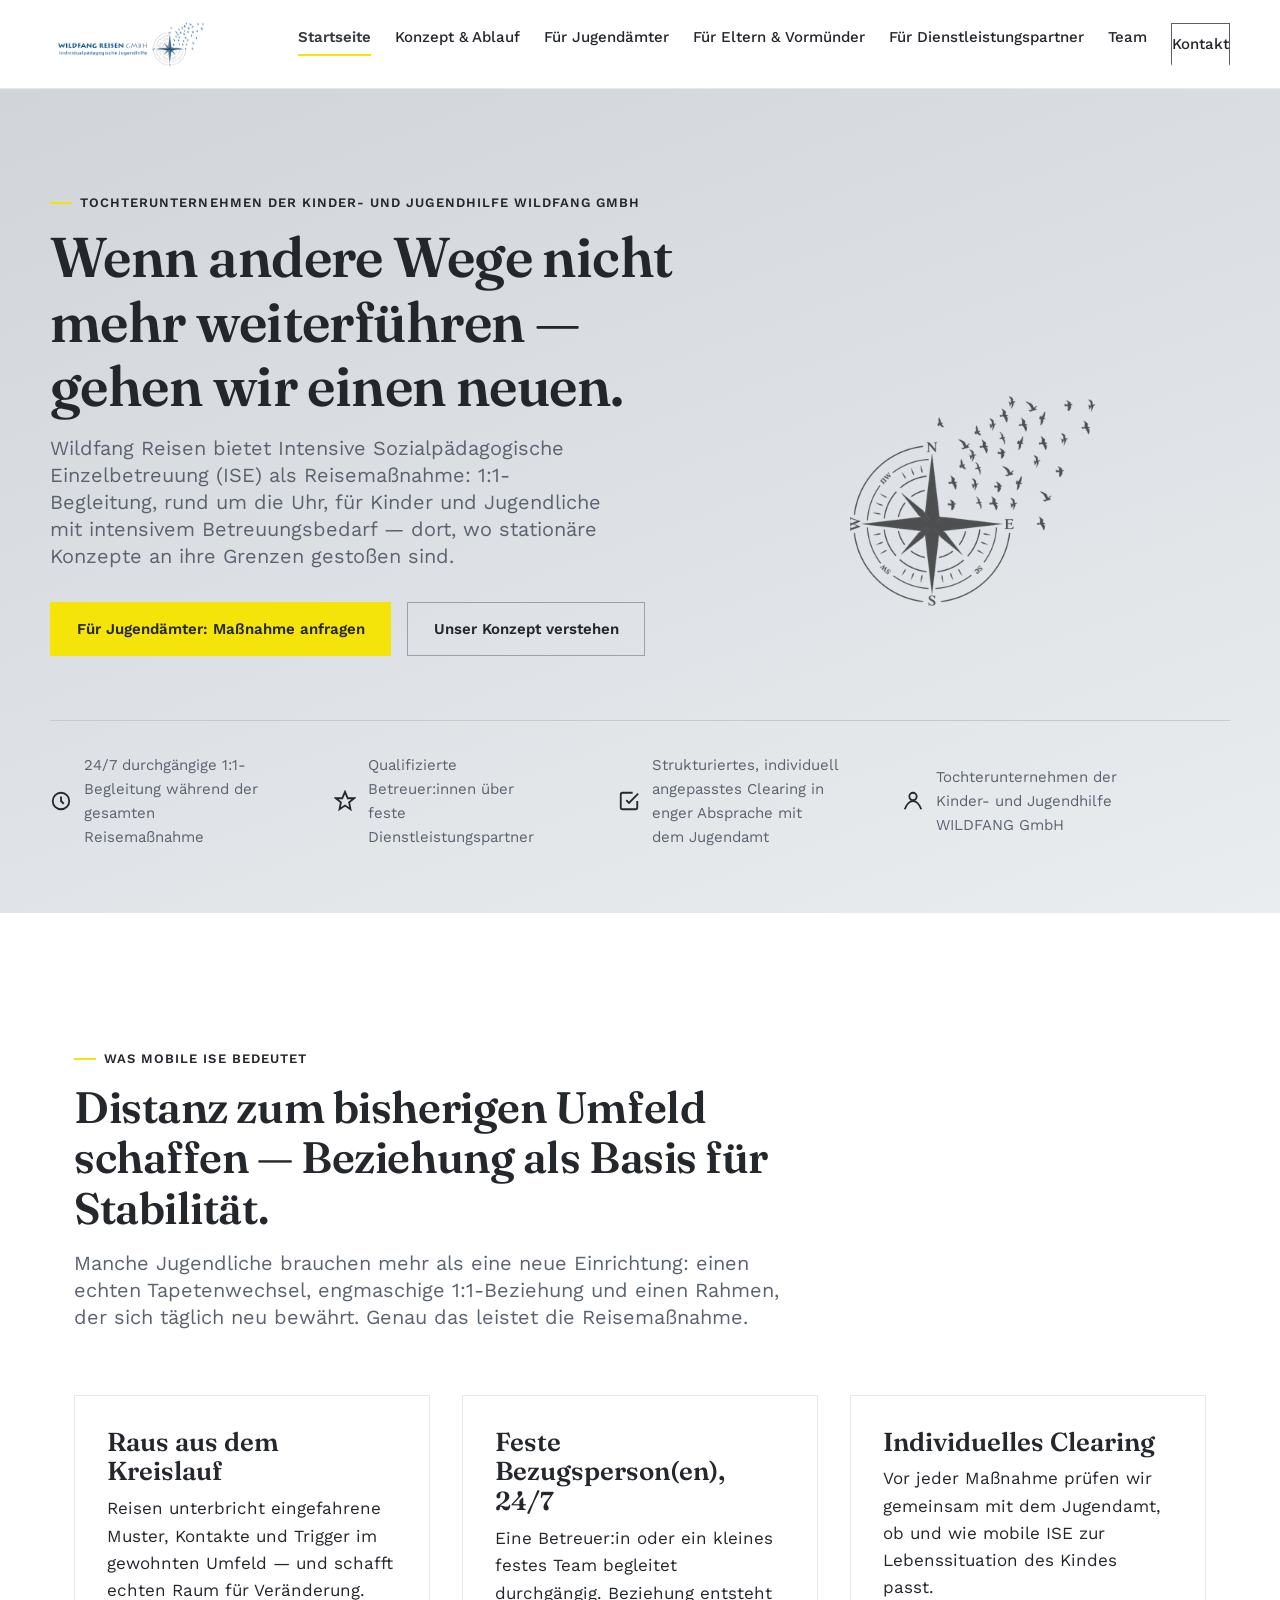
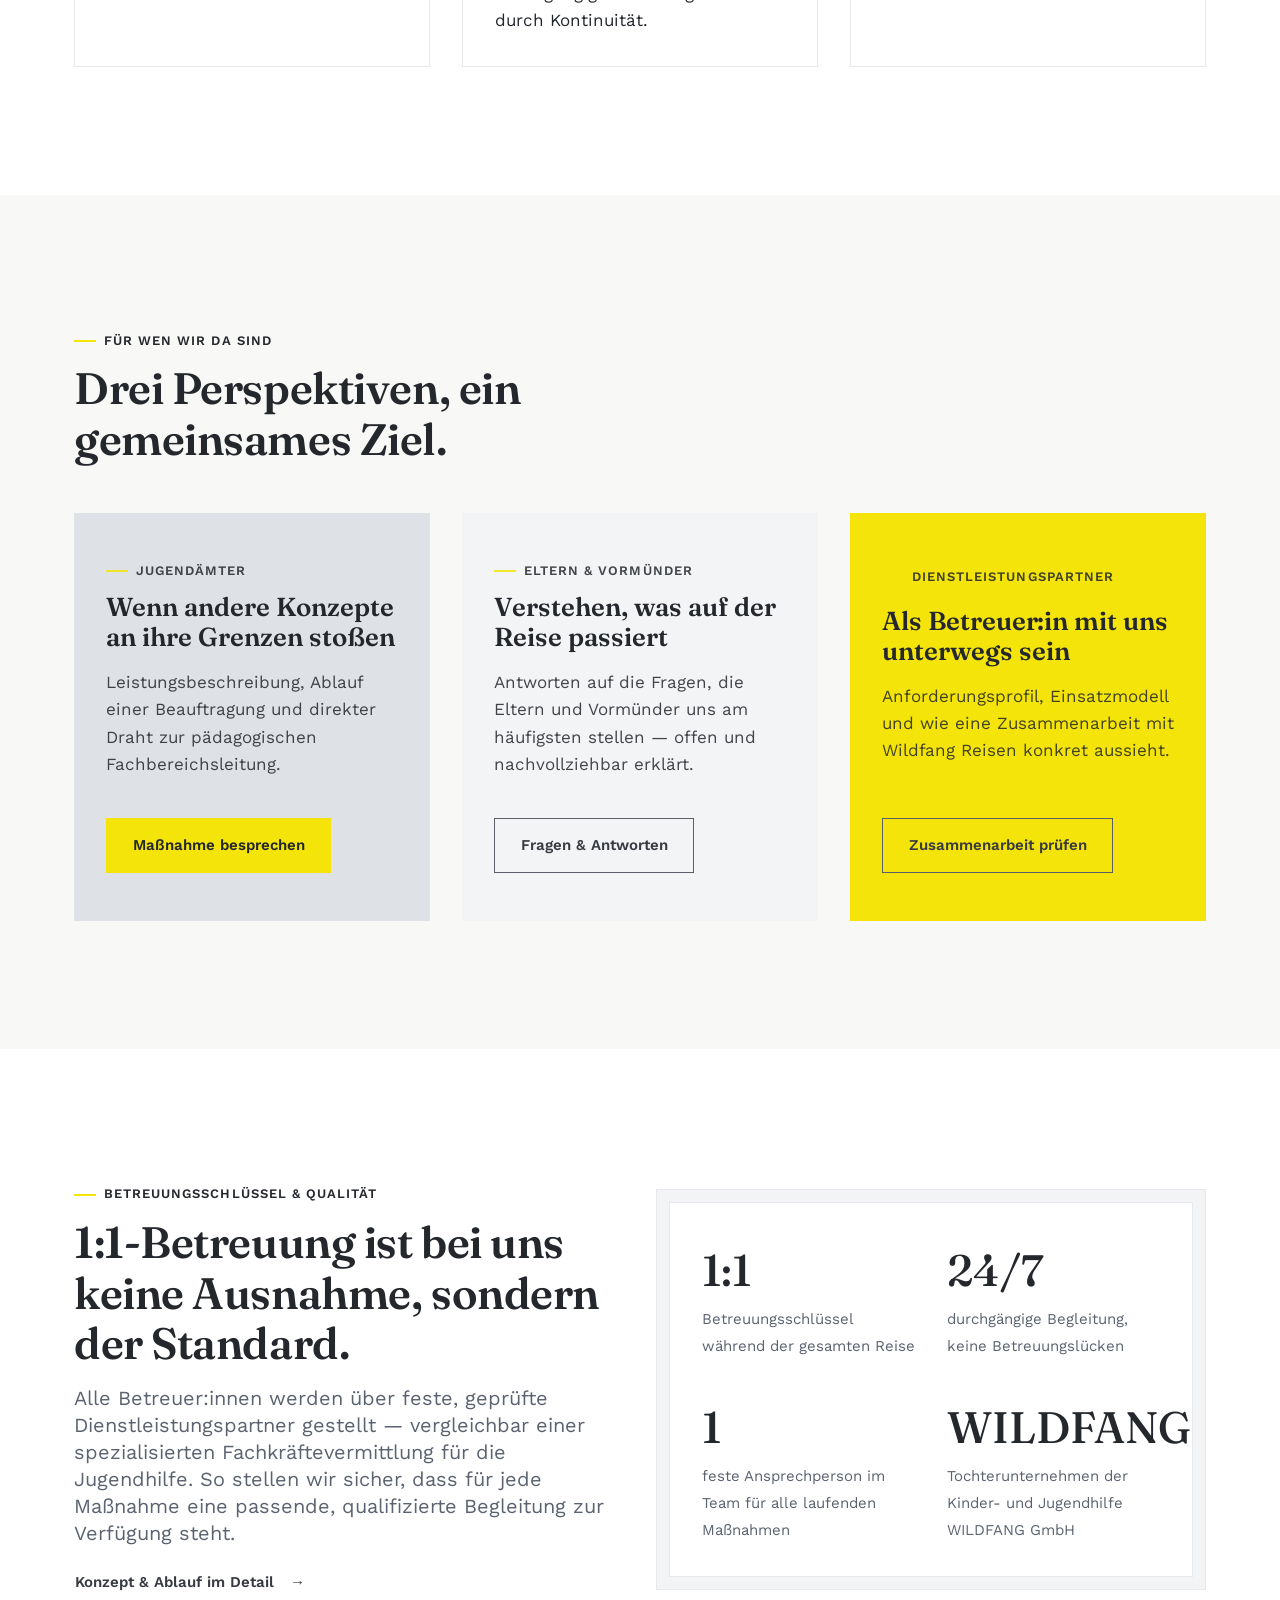
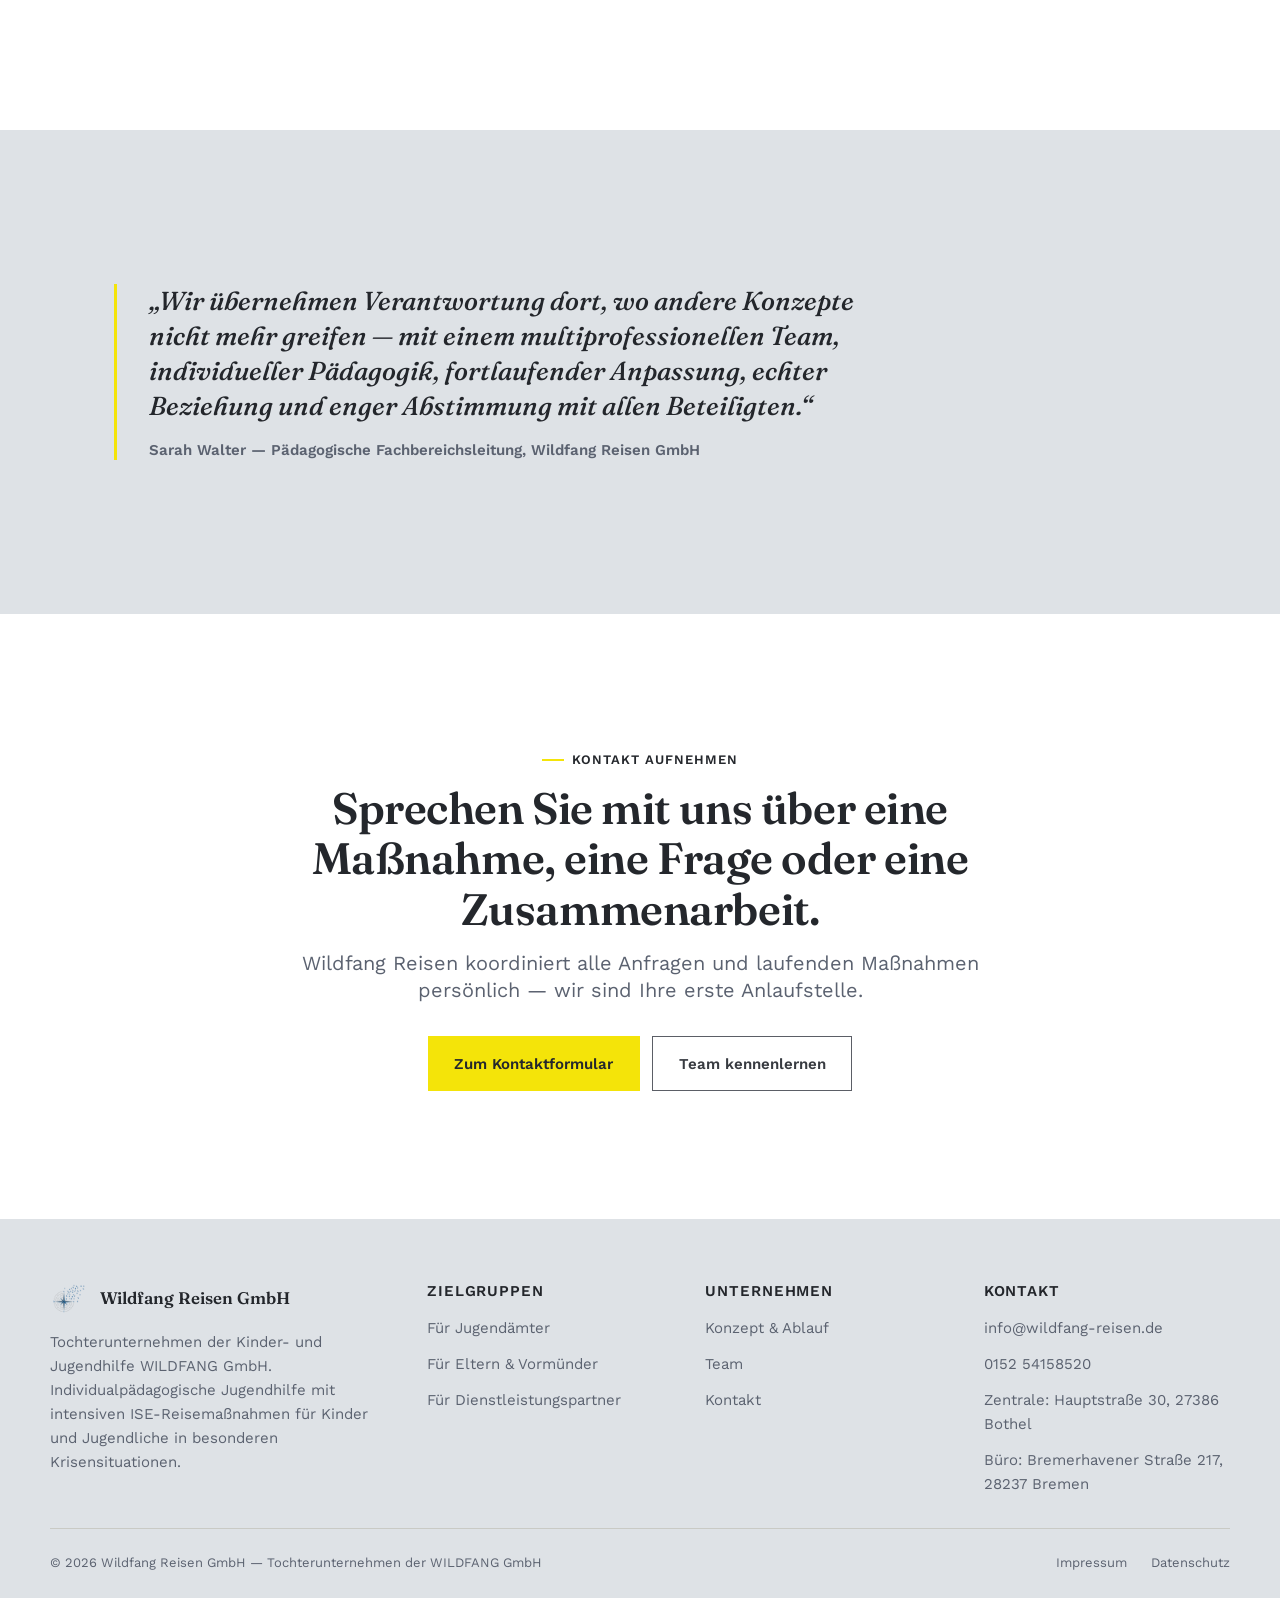
==== index.html @ d38091b6 "Website-Code aus ui-ux-pro-max-Repo in eigenständiges Repository umziehen Eigenes Repository nur für" ====
<!doctype html>
<html lang="de">
<head>
<meta charset="UTF-8">
<meta name="viewport" content="width=device-width, initial-scale=1">
<title>Wildfang Reisen GmbH — Mobile Intensivbetreuung (ISE) auf Reisen</title>
<meta name="description" content="Wildfang Reisen GmbH bietet Intensive Sozialpädagogische Einzelbetreuung (ISE) als Reisemaßnahme für Kinder und Jugendliche mit intensivem Betreuungsbedarf — 24/7, 1:1, individuell begleitet.">
<link rel="canonical" href="https://wildfangreisen-jugendhilfe.de/">
<meta property="og:type" content="website">
<meta property="og:site_name" content="Wildfang Reisen GmbH">
<meta property="og:locale" content="de_DE">
<meta property="og:url" content="https://wildfangreisen-jugendhilfe.de/">
<meta property="og:title" content="Wildfang Reisen GmbH — Mobile Intensivbetreuung (ISE) auf Reisen">
<meta property="og:description" content="Wildfang Reisen GmbH bietet Intensive Sozialpädagogische Einzelbetreuung (ISE) als Reisemaßnahme für Kinder und Jugendliche mit intensivem Betreuungsbedarf — 24/7, 1:1, individuell begleitet.">
<meta property="og:image" content="https://wildfangreisen-jugendhilfe.de/assets/logo-horizontal.png">
<meta name="twitter:card" content="summary_large_image">
<meta name="twitter:title" content="Wildfang Reisen GmbH — Mobile Intensivbetreuung (ISE) auf Reisen">
<meta name="twitter:description" content="Wildfang Reisen GmbH bietet Intensive Sozialpädagogische Einzelbetreuung (ISE) als Reisemaßnahme für Kinder und Jugendliche mit intensivem Betreuungsbedarf — 24/7, 1:1, individuell begleitet.">
<meta name="twitter:image" content="https://wildfangreisen-jugendhilfe.de/assets/logo-horizontal.png">
<link rel="icon" type="image/png" href="assets/logo-icon.png">
<link rel="stylesheet" href="css/styles.css">
<script type="application/ld+json">
{
  "@context": "https://schema.org",
  "@type": "Organization",
  "name": "Wildfang Reisen GmbH",
  "url": "https://wildfangreisen-jugendhilfe.de/",
  "logo": "https://wildfangreisen-jugendhilfe.de/assets/logo-horizontal.png",
  "description": "Wildfang Reisen GmbH ist ein Tochterunternehmen der Kinder- und Jugendhilfe WILDFANG GmbH und bietet Intensive Sozialpädagogische Einzelbetreuung (ISE) als Reisemaßnahme für Kinder und Jugendliche mit intensivem Betreuungsbedarf.",
  "parentOrganization": {
    "@type": "Organization",
    "name": "Kinder- und Jugendhilfe WILDFANG GmbH"
  },
  "address": [
    {
      "@type": "PostalAddress",
      "streetAddress": "Hauptstraße 30",
      "postalCode": "27386",
      "addressLocality": "Bothel",
      "addressCountry": "DE"
    },
    {
      "@type": "PostalAddress",
      "streetAddress": "Bremerhavener Straße 217",
      "postalCode": "28237",
      "addressLocality": "Bremen",
      "addressCountry": "DE"
    }
  ],
  "telephone": "+49 152 54158520",
  "email": "info@wildfang-reisen.de",
  "areaServed": "DE",
  "knowsAbout": ["Kinder- und Jugendhilfe", "Intensive Sozialpädagogische Einzelbetreuung", "ISE-Reisemaßnahmen", "SGB VIII"]
}
</script>
</head>
<body>
<a class="skip-link" href="#main">Zum Inhalt springen</a>

<header class="site-header">
  <div class="container site-header__inner">
    <a class="brand" href="index.html">
      <img src="assets/logo-horizontal.png" alt="Wildfang Reisen GmbH – Individualpädagogische Jugendhilfe">
    </a>
    <nav class="nav" aria-label="Hauptnavigation">
      <button class="nav-toggle" aria-label="Menü öffnen" aria-expanded="false"><span></span></button>
      <ul class="nav__list">
        <li><a href="index.html" aria-current="page">Startseite</a></li>
        <li><a href="konzept.html">Konzept &amp; Ablauf</a></li>
        <li><a href="jugendaemter.html">Für Jugendämter</a></li>
        <li><a href="eltern-vormuender.html">Für Eltern &amp; Vormünder</a></li>
        <li><a href="dienstleistungspartner.html">Für Dienstleistungspartner</a></li>
        <li><a href="team.html">Team</a></li>
        <li class="nav__cta"><a class="btn btn--outline-dark" href="kontakt.html">Kontakt</a></li>
      </ul>
    </nav>
  </div>
</header>

<main id="main">

  <section class="hero">
    <div class="container hero__inner">
      <div class="hero__content">
        <p class="eyebrow" style="color:var(--color-brand-strong)">Tochterunternehmen der Kinder- und Jugendhilfe WILDFANG GmbH</p>
        <h1>Wenn andere Wege nicht mehr weiterführen — gehen wir einen neuen.</h1>
        <p class="lede">Wildfang Reisen bietet Intensive Sozialpädagogische Einzelbetreuung (ISE) als Reisemaßnahme: 1:1-Begleitung, rund um die Uhr, für Kinder und Jugendliche mit intensivem Betreuungsbedarf — dort, wo stationäre Konzepte an ihre Grenzen gestoßen sind.</p>
        <div class="hero__actions">
          <a class="btn btn--primary" href="jugendaemter.html">Für Jugendämter: Maßnahme anfragen</a>
          <a class="btn btn--outline-light" href="konzept.html">Unser Konzept verstehen</a>
        </div>
      </div>

      <div class="trust-strip">
        <div class="trust-strip__item">
          <svg class="trust-strip__icon" width="22" height="22" viewBox="0 0 24 24" fill="none" stroke="currentColor" stroke-width="2"><circle cx="12" cy="12" r="9"/><path d="M12 7v5l3 3"/></svg>
          <span>24/7 durchgängige 1:1-Begleitung während der gesamten Reisemaßnahme</span>
        </div>
        <div class="trust-strip__item">
          <svg class="trust-strip__icon" width="22" height="22" viewBox="0 0 24 24" fill="none" stroke="currentColor" stroke-width="2"><path d="M12 2l3 7h7l-5.5 4.5L18 21l-6-4-6 4 1.5-7.5L2 9h7z"/></svg>
          <span>Qualifizierte Betreuer:innen über feste Dienstleistungspartner</span>
        </div>
        <div class="trust-strip__item">
          <svg class="trust-strip__icon" width="22" height="22" viewBox="0 0 24 24" fill="none" stroke="currentColor" stroke-width="2"><path d="M9 11l3 3L22 4"/><path d="M21 12v7a2 2 0 01-2 2H5a2 2 0 01-2-2V5a2 2 0 012-2h11"/></svg>
          <span>Strukturiertes, individuell angepasstes Clearing in enger Absprache mit dem Jugendamt</span>
        </div>
        <div class="trust-strip__item">
          <svg class="trust-strip__icon" width="22" height="22" viewBox="0 0 24 24" fill="none" stroke="currentColor" stroke-width="2"><path d="M3 21c2-6 6-9 9-9s7 3 9 9"/><circle cx="12" cy="7" r="4"/></svg>
          <span>Tochterunternehmen der Kinder- und Jugendhilfe WILDFANG GmbH</span>
        </div>
      </div>
    </div>
  </section>

  <section class="section">
    <div class="container">
      <p class="eyebrow">Was mobile ISE bedeutet</p>
      <h2 class="max-w-content">Distanz zum bisherigen Umfeld schaffen — Beziehung als Basis für Stabilität.</h2>
      <p class="lede max-w-content">Manche Jugendliche brauchen mehr als eine neue Einrichtung: einen echten Tapetenwechsel, engmaschige 1:1-Beziehung und einen Rahmen, der sich täglich neu bewährt. Genau das leistet die Reisemaßnahme.</p>

      <div class="grid grid--3" style="margin-top: var(--space-8);">
        <div class="card">
          <h3>Raus aus dem Kreislauf</h3>
          <p>Reisen unterbricht eingefahrene Muster, Kontakte und Trigger im gewohnten Umfeld — und schafft echten Raum für Veränderung.</p>
        </div>
        <div class="card">
          <h3>Feste Bezugsperson(en), 24/7</h3>
          <p>Eine Betreuer:in oder ein kleines festes Team begleitet durchgängig. Beziehung entsteht durch Kontinuität.</p>
        </div>
        <div class="card">
          <h3>Individuelles Clearing</h3>
          <p>Vor jeder Maßnahme prüfen wir gemeinsam mit dem Jugendamt, ob und wie mobile ISE zur Lebenssituation des Kindes passt.</p>
        </div>
      </div>
    </div>
  </section>

  <section class="section section--subtle">
    <div class="container">
      <p class="eyebrow">Für wen wir da sind</p>
      <h2 class="max-w-content">Drei Perspektiven, ein gemeinsames Ziel.</h2>

      <div class="grid grid--3" style="margin-top: var(--space-7);">
        <div class="audience-card">
          <p class="eyebrow">Jugendämter</p>
          <h3>Wenn andere Konzepte an ihre Grenzen stoßen</h3>
          <p>Leistungsbeschreibung, Ablauf einer Beauftragung und direkter Draht zur pädagogischen Fachbereichsleitung.</p>
          <a class="btn btn--primary" href="jugendaemter.html">Maßnahme besprechen</a>
        </div>
        <div class="audience-card audience-card--alt">
          <p class="eyebrow">Eltern &amp; Vormünder</p>
          <h3>Verstehen, was auf der Reise passiert</h3>
          <p>Antworten auf die Fragen, die Eltern und Vormünder uns am häufigsten stellen — offen und nachvollziehbar erklärt.</p>
          <a class="btn btn--outline-dark" href="eltern-vormuender.html">Fragen &amp; Antworten</a>
        </div>
        <div class="audience-card audience-card--accent">
          <p class="eyebrow">Dienstleistungspartner</p>
          <h3>Als Betreuer:in mit uns unterwegs sein</h3>
          <p>Anforderungsprofil, Einsatzmodell und wie eine Zusammenarbeit mit Wildfang Reisen konkret aussieht.</p>
          <a class="btn btn--outline-dark" href="dienstleistungspartner.html">Zusammenarbeit prüfen</a>
        </div>
      </div>
    </div>
  </section>

  <section class="section">
    <div class="container grid grid--2" style="align-items: center;">
      <div>
        <p class="eyebrow">Betreuungsschlüssel &amp; Qualität</p>
        <h2>1:1-Betreuung ist bei uns keine Ausnahme, sondern der Standard.</h2>
        <p class="lede">Alle Betreuer:innen werden über feste, geprüfte Dienstleistungspartner gestellt — vergleichbar einer spezialisierten Fachkräftevermittlung für die Jugendhilfe. So stellen wir sicher, dass für jede Maßnahme eine passende, qualifizierte Begleitung zur Verfügung steht.</p>
        <a class="btn btn--ghost" href="konzept.html">Konzept &amp; Ablauf im Detail</a>
      </div>
      <div class="stat-frame">
        <div class="stat-frame__core grid grid--2">
          <div class="stat">
            <span class="stat__value">1:1</span>
            <span class="stat__label">Betreuungsschlüssel während der gesamten Reise</span>
          </div>
          <div class="stat">
            <span class="stat__value">24/7</span>
            <span class="stat__label">durchgängige Begleitung, keine Betreuungslücken</span>
          </div>
          <div class="stat">
            <span class="stat__value">1</span>
            <span class="stat__label">feste Ansprechperson im Team für alle laufenden Maßnahmen</span>
          </div>
          <div class="stat">
            <span class="stat__value">WILDFANG</span>
            <span class="stat__label">Tochterunternehmen der Kinder- und Jugendhilfe WILDFANG GmbH</span>
          </div>
        </div>
      </div>
    </div>
  </section>

  <section class="section section--inverse">
    <div class="container">
      <blockquote class="quote" style="color: var(--color-text-inverse); max-width: 760px;">
        „Wir übernehmen Verantwortung dort, wo andere Konzepte nicht mehr greifen — mit einem multiprofessionellen Team, individueller Pädagogik, fortlaufender Anpassung, echter Beziehung und enger Abstimmung mit allen Beteiligten.“
        <div class="quote__attribution" style="color: var(--color-text-inverse-muted);">Sarah Walter — Pädagogische Fachbereichsleitung, Wildfang Reisen GmbH</div>
      </blockquote>
    </div>
  </section>

  <section class="section">
    <div class="container text-center">
      <p class="eyebrow" style="justify-content:center;">Kontakt aufnehmen</p>
      <h2 class="max-w-content mx-auto">Sprechen Sie mit uns über eine Maßnahme, eine Frage oder eine Zusammenarbeit.</h2>
      <p class="lede max-w-content mx-auto">Wildfang Reisen koordiniert alle Anfragen und laufenden Maßnahmen persönlich — wir sind Ihre erste Anlaufstelle.</p>
      <div class="cluster" style="justify-content:center; margin-top: var(--space-6);">
        <a class="btn btn--primary" href="kontakt.html">Zum Kontaktformular</a>
        <a class="btn btn--outline-dark" href="team.html">Team kennenlernen</a>
      </div>
    </div>
  </section>

</main>

<footer class="site-footer">
  <div class="container footer-top">
    <div>
      <div class="footer-brand">
        <img src="assets/logo-icon.png" alt="">
        <span>Wildfang Reisen GmbH</span>
      </div>
      <p style="max-width: 320px; font-size: var(--fs-sm);">Tochterunternehmen der Kinder- und Jugendhilfe WILDFANG GmbH. Individualpädagogische Jugendhilfe mit intensiven ISE-Reisemaßnahmen für Kinder und Jugendliche in besonderen Krisensituationen.</p>
    </div>
    <div class="footer-col">
      <h4>Zielgruppen</h4>
      <ul>
        <li><a href="jugendaemter.html">Für Jugendämter</a></li>
        <li><a href="eltern-vormuender.html">Für Eltern &amp; Vormünder</a></li>
        <li><a href="dienstleistungspartner.html">Für Dienstleistungspartner</a></li>
      </ul>
    </div>
    <div class="footer-col">
      <h4>Unternehmen</h4>
      <ul>
        <li><a href="konzept.html">Konzept &amp; Ablauf</a></li>
        <li><a href="team.html">Team</a></li>
        <li><a href="kontakt.html">Kontakt</a></li>
      </ul>
    </div>
    <div class="footer-col">
      <h4>Kontakt</h4>
      <ul>
        <li><a href="mailto:info@wildfang-reisen.de">info@wildfang-reisen.de</a></li>
        <li>0152 54158520</li>
        <li>Zentrale: Hauptstraße 30, 27386 Bothel</li>
        <li>Büro: Bremerhavener Straße 217, 28237 Bremen</li>
      </ul>
    </div>
  </div>
  <div class="container footer-bottom">
    <span>© 2026 Wildfang Reisen GmbH — Tochterunternehmen der WILDFANG GmbH</span>
    <ul>
      <li><a href="impressum.html">Impressum</a></li>
      <li><a href="datenschutz.html">Datenschutz</a></li>
    </ul>
  </div>
</footer>

<script src="js/main.js"></script>
</body>
</html>
---- css/styles.css ----
/* ==========================================================================
   Wildfang Reisen GmbH — Design Tokens & Base Styles
   Primitive -> Semantic -> Component token architecture
   ========================================================================== */

/* --- Self-hosted fonts (no external Google Fonts requests) ------------------- */
@font-face {
  font-family: 'Fraunces';
  font-style: normal;
  font-weight: 500 700;
  font-display: swap;
  src: url('../assets/fonts/fraunces-normal-var.woff2') format('woff2');
}
@font-face {
  font-family: 'Fraunces';
  font-style: italic;
  font-weight: 500;
  font-display: swap;
  src: url('../assets/fonts/fraunces-italic-500.woff2') format('woff2');
}
@font-face {
  font-family: 'Work Sans';
  font-style: normal;
  font-weight: 400 700;
  font-display: swap;
  src: url('../assets/fonts/worksans-normal-var.woff2') format('woff2');
}

:root {
  /* --- Primitive tokens ------------------------------------------------ */
  --navy-900: #24272C;
  --navy-800: #2E3136;
  --navy-700: #383B41;
  --navy-600: #494C53;
  --navy-500: #5B5E66;
  --navy-100: #E9E9EB;

  --grey-900: #23262B;
  --grey-700: #454B54;
  --grey-600: #5B6270;
  --grey-400: #8A909B;
  --grey-300: #C7CBD1;
  --grey-150: #E7E8EB;
  --grey-100: #F3F4F6;
  --grey-50:  #F8F8F6;

  /* Light "surface" scale for hero / footer / stats / contact-panel — replaces the old dark-navy inverse sections */
  --surface-inverse-1: #D1D5D9;
  --surface-inverse-2: #DEE2E6;
  --surface-inverse-3: #EAEDEF;

  --yellow-600: #F4E409;
  --yellow-500: #F4E409;
  --yellow-300: #F4E409;
  --yellow-100: #F4E409;

  --white: #FFFFFF;

  /* --- Semantic tokens --------------------------------------------------- */
  --color-bg: var(--white);
  --color-bg-subtle: var(--grey-50);
  --color-bg-inverse: var(--surface-inverse-2);
  --color-bg-accent-soft: var(--yellow-100);

  --color-text: var(--grey-900);
  --color-text-muted: var(--grey-600);
  --color-text-inverse: var(--grey-900);
  --color-text-inverse-muted: var(--grey-600);

  --color-brand: var(--navy-700);
  --color-brand-strong: var(--navy-900);
  --color-accent: var(--yellow-500);
  --color-accent-strong: var(--yellow-600);

  --color-border: var(--grey-150);
  --color-border-inverse: #C9CAC5;

  --color-focus-ring: var(--yellow-500);

  /* --- Typography --------------------------------------------------------- */
  --font-heading: 'Fraunces', Georgia, 'Times New Roman', serif;
  --font-body: 'Work Sans', -apple-system, BlinkMacSystemFont, 'Segoe UI', sans-serif;

  --fs-xs: 0.8125rem;
  --fs-sm: 0.9375rem;
  --fs-base: 1.0625rem;
  --fs-md: 1.25rem;
  --fs-lg: 1.625rem;
  --fs-xl: 2.125rem;
  --fs-2xl: 2.75rem;
  --fs-3xl: 3.5rem;

  --lh-tight: 1.15;
  --lh-snug: 1.35;
  --lh-normal: 1.6;

  /* --- Spacing (8px base scale) -------------------------------------------- */
  --space-1: 0.25rem;
  --space-2: 0.5rem;
  --space-3: 0.75rem;
  --space-4: 1rem;
  --space-5: 1.5rem;
  --space-6: 2rem;
  --space-7: 3rem;
  --space-8: 4rem;
  --space-9: 6rem;
  --space-10: 8rem;

  /* --- Radius / shadow / motion --------------------------------------------- */
  --radius-sm: 0px;
  --radius-md: 0px;
  --radius-lg: 0px;
  --radius-full: 0px;

  --shadow-sm: 0 1px 2px rgba(13, 23, 48, 0.06), 0 1px 1px rgba(13, 23, 48, 0.04);
  --shadow-md: 0 8px 24px rgba(13, 23, 48, 0.10);
  --shadow-lg: 0 24px 48px rgba(13, 23, 48, 0.16);

  --ease-standard: cubic-bezier(0.2, 0.7, 0.3, 1);
  --duration-fast: 150ms;
  --duration-base: 220ms;

  --container-width: 1180px;
}

/* --- Reset --------------------------------------------------------------- */
*, *::before, *::after { box-sizing: border-box; }
html { scroll-behavior: smooth; }
body {
  margin: 0;
  font-family: var(--font-body);
  font-size: var(--fs-base);
  line-height: var(--lh-normal);
  color: var(--color-text);
  background: var(--color-bg);
  -webkit-font-smoothing: antialiased;
}
img { max-width: 100%; display: block; }
a { color: inherit; text-decoration: none; }
ul { margin: 0; padding: 0; list-style: none; }
button { font: inherit; cursor: pointer; }
h1, h2, h3, h4 {
  font-family: var(--font-heading);
  font-weight: 600;
  line-height: var(--lh-tight);
  color: var(--color-brand-strong);
  margin: 0 0 var(--space-4);
  overflow-wrap: break-word;
}
p { margin: 0 0 var(--space-4); }
h1 { font-size: var(--fs-3xl); letter-spacing: -0.01em; }
h2 { font-size: var(--fs-2xl); letter-spacing: -0.01em; }
h3 { font-size: var(--fs-lg); }
h4 { font-size: var(--fs-md); }

@media (max-width: 720px) {
  h1 { font-size: var(--fs-2xl); }
  h2 { font-size: var(--fs-xl); }
  h3 { font-size: var(--fs-md); }
}

.eyebrow {
  display: inline-flex;
  align-items: center;
  gap: var(--space-2);
  font-family: var(--font-body);
  font-size: var(--fs-xs);
  font-weight: 600;
  letter-spacing: 0.08em;
  text-transform: uppercase;
  color: var(--color-brand-strong);
  margin-bottom: var(--space-3);
}
.eyebrow::before {
  content: "";
  width: 22px;
  height: 2px;
  background: var(--color-accent);
  display: inline-block;
}
.lede { font-size: var(--fs-md); color: var(--color-text-muted); line-height: var(--lh-snug); }

/* --- Focus / accessibility -------------------------------------------------- */
a:focus-visible, button:focus-visible, input:focus-visible, textarea:focus-visible {
  outline: 3px solid var(--color-focus-ring);
  outline-offset: 2px;
  border-radius: var(--radius-sm);
}
.skip-link {
  position: absolute;
  left: -999px;
  top: 0;
  background: var(--color-accent);
  color: var(--navy-900);
  padding: var(--space-2) var(--space-4);
  z-index: 1000;
  font-weight: 600;
  border-radius: 0 0 var(--radius-sm) 0;
}
.skip-link:focus { left: 0; }

@media (prefers-reduced-motion: reduce) {
  html { scroll-behavior: auto; }
  * { animation-duration: 0.01ms !important; transition-duration: 0.01ms !important; }
}

/* --- Scroll reveal (progressive enhancement: only active once JS adds .js-reveal) ------ */
.js-reveal {
  opacity: 0;
  transform: translateY(20px);
  transition: opacity 600ms var(--ease-standard), transform 600ms var(--ease-standard);
  transition-delay: calc(var(--reveal-i, 0) * 90ms);
}
.js-reveal.is-visible { opacity: 1; transform: translateY(0); }

/* --- Layout helpers -------------------------------------------------------- */
.container {
  width: 100%;
  max-width: var(--container-width);
  margin: 0 auto;
  padding: 0 var(--space-5);
}
.section { padding: var(--space-10) 0; }
.section--tight { padding: var(--space-8) 0; }
.section--subtle { background: var(--color-bg-subtle); }
.section--inverse { background: var(--color-bg-inverse); color: var(--color-text-inverse); }
.section--inverse h1, .section--inverse h2, .section--inverse h3 { color: var(--color-text-inverse); }
.section--inverse .lede { color: var(--color-text-inverse-muted); }

.grid { display: grid; gap: var(--space-6); }
.grid--2 { grid-template-columns: repeat(2, minmax(0, 1fr)); }
.grid--3 { grid-template-columns: repeat(3, minmax(0, 1fr)); }
.grid--4 { grid-template-columns: repeat(4, minmax(0, 1fr)); }
@media (max-width: 900px) {
  .grid--3, .grid--4 { grid-template-columns: repeat(2, minmax(0, 1fr)); }
}
@media (max-width: 620px) {
  .grid--2, .grid--3, .grid--4 { grid-template-columns: minmax(0, 1fr); }
}

.stack { display: flex; flex-direction: column; gap: var(--space-4); }
.cluster { display: flex; flex-wrap: wrap; gap: var(--space-3); align-items: center; }

/* --- Buttons ----------------------------------------------------------------- */
.btn {
  display: inline-flex;
  align-items: center;
  justify-content: center;
  gap: var(--space-2);
  padding: 0.9rem 1.6rem;
  border-radius: var(--radius-full);
  font-weight: 600;
  font-size: var(--fs-sm);
  border: 1.5px solid transparent;
  transition: transform var(--duration-fast) var(--ease-standard),
              background-color var(--duration-base) var(--ease-standard),
              border-color var(--duration-base) var(--ease-standard),
              color var(--duration-base) var(--ease-standard);
  white-space: nowrap;
}
.btn:hover { transform: translateY(-1px); }
.btn:active { transform: translateY(0) scale(0.97); }
.btn--primary { background: var(--color-accent); color: var(--navy-900); }
.btn--primary:hover { background: var(--color-accent-strong); }
.btn--outline-light { border-color: rgba(35,38,43,0.35); color: var(--color-text-inverse); }
.btn--outline-light:hover { border-color: var(--color-text-inverse); background: rgba(35,38,43,0.06); }
.btn--outline-dark { border-color: var(--navy-500); color: var(--color-brand); }
.btn--outline-dark:hover { background: var(--navy-100); }
.btn--ghost { color: var(--color-brand); font-weight: 600; padding: 0.4rem 0; border-radius: 0; }
.btn--ghost::after { content: "→"; margin-left: var(--space-2); transition: transform var(--duration-fast) var(--ease-standard); display: inline-block; }
.btn--ghost:hover::after { transform: translateX(3px); }

/* --- Header / navigation ------------------------------------------------------ */
.site-header {
  position: sticky;
  top: 0;
  z-index: 100;
  border-bottom: 1px solid var(--color-border);
}
.site-header::before {
  content: "";
  position: absolute;
  inset: 0;
  background: rgba(255, 255, 255, 0.92);
  backdrop-filter: blur(10px);
  z-index: -1;
}
.site-header__inner {
  display: flex;
  align-items: center;
  justify-content: space-between;
  padding: var(--space-4) 0;
}
.brand { display: flex; align-items: center; gap: var(--space-3); }
.brand img { height: 56px; width: auto; }

.nav { display: flex; align-items: center; gap: var(--space-6); }
.nav__list { display: flex; gap: var(--space-5); }
.nav__list a {
  font-size: var(--fs-sm);
  font-weight: 500;
  color: var(--color-text);
  padding: var(--space-2) 0;
  border-bottom: 2px solid transparent;
  transition: color var(--duration-base) var(--ease-standard), border-color var(--duration-base) var(--ease-standard);
}
.nav__list a:hover { color: var(--color-brand); }
.nav__list a[aria-current="page"] { color: var(--color-brand); border-bottom-color: var(--color-accent); font-weight: 600; }

.nav-toggle {
  display: none;
  background: none;
  border: none;
  padding: var(--space-2);
}
.nav-toggle span, .nav-toggle::before, .nav-toggle::after {
  content: "";
  display: block;
  width: 24px;
  height: 2px;
  background: var(--color-brand-strong);
  margin: 5px 0;
  transition: transform var(--duration-base) var(--ease-standard), opacity var(--duration-base) var(--ease-standard);
}

@media (max-width: 860px) {
  .nav-toggle { display: block; }
  .nav { position: relative; }
  .nav__list {
    position: fixed;
    inset: 89px 0 0 0;
    background: var(--color-bg);
    flex-direction: column;
    align-items: flex-start;
    gap: 0;
    padding: var(--space-5);
    transform: translateX(100%);
    transition: transform var(--duration-base) var(--ease-standard);
    overflow-y: auto;
  }
  .nav__list.is-open { transform: translateX(0); }
  .nav__list li { width: 100%; border-bottom: 1px solid var(--color-border); }
  .nav__list a { display: block; padding: var(--space-4) 0; }
  .nav__cta { margin-top: var(--space-4); }
}
.nav__cta { flex-shrink: 0; }

/* --- Hero ------------------------------------------------------------------- */
.hero {
  background: linear-gradient(160deg, var(--surface-inverse-1) 0%, var(--surface-inverse-2) 55%, var(--surface-inverse-3) 100%);
  color: var(--color-text-inverse);
  position: relative;
  overflow: hidden;
}
.hero::before {
  content: "";
  position: absolute;
  left: 76%;
  top: 50%;
  transform: translate(-50%, -50%);
  width: 300px;
  height: 260px;
  background-image: url('../assets/logo-icon-hero.png');
  background-repeat: no-repeat;
  background-position: center;
  background-size: contain;
  pointer-events: none;
  filter: invert(1);
  opacity: 0.65;
}
@media (max-width: 900px) {
  .hero::before { display: none; }
}
.hero__inner { padding: var(--space-9) 0 var(--space-8); position: relative; }
.hero--page { padding: var(--space-8) 0 var(--space-7); }
.hero__content { max-width: 640px; }
.hero h1 { color: var(--color-text-inverse); }
.hero .lede { max-width: 560px; }

/* --- Hero photo background: resource photos crossfade like a video, grey/yellow-tinted overlay --- */
.hero--photo { background: var(--grey-900); }
.hero--photo::before { display: none; }
.hero__bg {
  position: absolute;
  inset: 0;
  overflow: hidden;
  z-index: 0;
}
.hero__bg-img {
  position: absolute;
  inset: 0;
  width: 100%;
  height: 100%;
  object-fit: cover;
  opacity: 0;
  animation: hero-bg-crossfade 24s ease-in-out infinite;
}
.hero__bg::before {
  content: "";
  position: absolute;
  inset: 0;
  z-index: 1;
  background: linear-gradient(100deg, rgba(35,38,43,0.90) 0%, rgba(35,38,43,0.68) 45%, rgba(35,38,43,0.35) 75%);
}
.hero__bg::after {
  content: "";
  position: absolute;
  inset: 0;
  z-index: 1;
  background: radial-gradient(ellipse 640px 420px at 8% 100%, rgba(244,228,9,0.22) 0%, rgba(244,228,9,0) 70%);
}
@keyframes hero-bg-crossfade {
  0%     { opacity: 0; transform: scale(1.05); }
  4%     { opacity: 1; transform: scale(1.05); }
  21%    { opacity: 1; transform: scale(1.1); }
  25%    { opacity: 0; transform: scale(1.1); }
  100%   { opacity: 0; }
}
.hero--photo .hero__inner { position: relative; z-index: 1; }
.hero--photo h1, .hero--photo .eyebrow { color: var(--white); }
.hero--photo .lede { color: rgba(255,255,255,0.82); }
.hero--photo .trust-strip__item { color: rgba(255,255,255,0.75); }
.hero--photo .trust-strip__icon { color: var(--white); }
.hero--photo .trust-strip { border-top-color: rgba(255,255,255,0.25); }
.hero--photo .eyebrow::before { background: var(--color-accent); }
.hero--photo .btn--outline-light { border-color: rgba(255,255,255,0.5); color: var(--white); }
.hero--photo .btn--outline-light:hover { border-color: var(--white); background: rgba(255,255,255,0.1); }
.hero__actions { display: flex; gap: var(--space-4); flex-wrap: wrap; margin-top: var(--space-6); }

.trust-strip {
  border-top: 1px solid var(--color-border-inverse);
  margin-top: var(--space-8);
  padding-top: var(--space-6);
  display: flex;
  flex-wrap: wrap;
  gap: var(--space-6) var(--space-8);
}
.trust-strip__item { display: flex; align-items: center; gap: var(--space-3); font-size: var(--fs-sm); color: var(--color-text-inverse-muted); max-width: 220px; }
.trust-strip__icon { color: var(--color-brand-strong); flex-shrink: 0; }

/* --- Cards ------------------------------------------------------------------ */
.card {
  background: var(--white);
  border: 1px solid var(--color-border);
  border-radius: var(--radius-lg);
  padding: var(--space-6);
  transition: box-shadow var(--duration-base) var(--ease-standard), transform var(--duration-base) var(--ease-standard);
}
.card:hover { box-shadow: var(--shadow-md); transform: translateY(-2px); }
.card[id] { scroll-margin-top: var(--space-8); }
.card__icon {
  width: 52px;
  height: 52px;
  border-radius: var(--radius-md);
  background: var(--color-bg-accent-soft);
  display: flex;
  align-items: center;
  justify-content: center;
  color: var(--color-brand-strong);
  margin-bottom: var(--space-4);
}
.card h3 { margin-bottom: var(--space-2); }
.card p:last-child { margin-bottom: 0; }

/* --- Photo slider -------------------------------------------------------------- */
.photo-slider {
  position: relative;
  overflow: hidden;
  aspect-ratio: 16 / 9;
  width: calc(100% + 3rem);
  margin: calc(-1 * var(--space-6)) calc(-1 * var(--space-6)) var(--space-5);
  border-radius: var(--radius-lg) var(--radius-lg) 0 0;
  background: var(--navy-100);
}
.photo-slider__track {
  display: flex;
  height: 100%;
  transition: transform var(--duration-base) var(--ease-standard);
}
.photo-slider__slide {
  flex: 0 0 100%;
  width: 100%;
  height: 100%;
  object-fit: cover;
  display: block;
}
.photo-slider__nav {
  position: absolute;
  top: 50%;
  transform: translateY(-50%);
  width: 34px;
  height: 34px;
  border-radius: 50%;
  background: rgba(13, 23, 48, 0.55);
  color: var(--white);
  border: none;
  font-size: 1.2rem;
  line-height: 1;
  display: flex;
  align-items: center;
  justify-content: center;
  cursor: pointer;
  transition: background var(--duration-fast) var(--ease-standard);
}
.photo-slider__nav:hover { background: rgba(13, 23, 48, 0.8); }
.photo-slider__nav--prev { left: var(--space-3); }
.photo-slider__nav--next { right: var(--space-3); }
.photo-slider__dots {
  position: absolute;
  bottom: var(--space-3);
  left: 50%;
  transform: translateX(-50%);
  display: flex;
  gap: 6px;
}
.photo-slider__dot {
  width: 7px;
  height: 7px;
  border-radius: 50%;
  background: rgba(255, 255, 255, 0.55);
  border: none;
  padding: 0;
  cursor: pointer;
}
.photo-slider__dot.is-active { background: var(--white); }

.audience-card {
  display: flex;
  flex-direction: column;
  height: 100%;
  border-radius: var(--radius-lg);
  padding: var(--space-7) var(--space-6);
  background: var(--surface-inverse-2);
  color: var(--color-text-inverse);
  position: relative;
  overflow: hidden;
}
.audience-card h3 { color: var(--color-text-inverse); }
.audience-card--alt { background: var(--grey-100); color: var(--color-text); }
.audience-card--alt h3 { color: var(--color-brand-strong); }
.audience-card--accent { background: var(--color-accent); color: var(--navy-900); }
.audience-card--accent h3 { color: var(--navy-900); }
.audience-card .eyebrow { color: var(--color-brand-strong); }
.audience-card--alt .eyebrow, .audience-card--accent .eyebrow { color: var(--color-brand-strong); }
.audience-card--alt .eyebrow::before, .audience-card--accent .eyebrow::before { background: var(--yellow-600); }
.audience-card p { color: inherit; opacity: 0.85; flex-grow: 1; }
.audience-card .btn { margin-top: var(--space-5); align-self: flex-start; }

/* --- Process / steps ---------------------------------------------------------- */
.steps { counter-reset: step; }
.step {
  display: grid;
  grid-template-columns: 64px 1fr;
  gap: var(--space-5);
  padding: var(--space-6) 0;
  border-bottom: 1px solid var(--color-border);
}
.step:last-child { border-bottom: none; }
.step__number {
  counter-increment: step;
  width: 52px;
  height: 52px;
  border-radius: 50%;
  background: var(--navy-900);
  color: var(--color-accent);
  font-family: var(--font-heading);
  font-weight: 600;
  font-size: 1.3rem;
  display: flex;
  align-items: center;
  justify-content: center;
}
.step__number::before { content: counter(step, decimal-leading-zero); }
@media (max-width: 620px) {
  .step { grid-template-columns: 44px 1fr; gap: var(--space-4); }
  .step__number { width: 40px; height: 40px; font-size: 1rem; }
}

/* --- Stat row --------------------------------------------------------------- */
.stat { text-align: left; }
.stat__value { font-family: var(--font-heading); font-size: var(--fs-2xl); color: var(--color-brand-strong); display: block; }
.section--inverse .stat__value { color: var(--color-brand-strong); }
.stat__label { font-size: var(--fs-sm); color: var(--color-text-muted); }
.section--inverse .stat__label { color: var(--color-text-inverse-muted); }

/* Nested "shell + core" frame: gives a flat stat block physical depth without rounding corners */
.stat-frame {
  background: var(--grey-100);
  border: 1px solid var(--color-border);
  padding: var(--space-3);
}
.stat-frame__core {
  background: var(--white);
  border: 1px solid var(--color-border);
  padding: var(--space-6);
}

/* --- Quote ------------------------------------------------------------------ */
.quote {
  border-left: 3px solid var(--color-accent);
  padding-left: var(--space-6);
  font-family: var(--font-heading);
  font-size: var(--fs-lg);
  font-weight: 500;
  color: var(--color-brand-strong);
  font-style: italic;
  line-height: var(--lh-snug);
}
.quote__attribution { margin-top: var(--space-4); font-family: var(--font-body); font-style: normal; font-size: var(--fs-sm); font-weight: 600; color: var(--color-text-muted); }

/* --- FAQ ---------------------------------------------------------------------- */
.faq-item { border-bottom: 1px solid var(--color-border); padding: var(--space-5) 0; }
.faq-item summary {
  font-family: var(--font-heading);
  font-weight: 600;
  font-size: var(--fs-md);
  color: var(--color-brand-strong);
  cursor: pointer;
  list-style: none;
  display: flex;
  justify-content: space-between;
  align-items: center;
  gap: var(--space-4);
}
.faq-item summary::-webkit-details-marker { display: none; }
.faq-item summary::after {
  content: "+";
  font-size: 1.6rem;
  color: var(--color-brand-strong);
  flex-shrink: 0;
  transition: transform var(--duration-base) var(--ease-standard);
}
.faq-item[open] summary::after { transform: rotate(45deg); }
.faq-item p { margin-top: var(--space-3); color: var(--color-text-muted); }

/* --- Ressourcen-Finder (interactive) -------------------------------------------- */
.finder {
  background: var(--white);
  border: 1px solid var(--color-border);
  border-radius: var(--radius-lg);
  padding: var(--space-7);
  margin-top: var(--space-7);
  max-width: 760px;
}
.finder__progress { display: flex; gap: var(--space-2); margin-bottom: var(--space-6); }
.finder__progress-step {
  flex: 1;
  height: 4px;
  border-radius: var(--radius-full);
  background: var(--color-border);
  transition: background var(--duration-base) var(--ease-standard);
}
.finder__progress-step.is-done { background: var(--color-accent); }

.finder__question { display: none; }
.finder__question.is-active { display: block; animation: finder-fade var(--duration-base) var(--ease-standard); }
@keyframes finder-fade { from { opacity: 0; transform: translateY(6px); } to { opacity: 1; transform: translateY(0); } }
.finder__question-count { font-size: var(--fs-xs); font-weight: 600; letter-spacing: 0.06em; text-transform: uppercase; color: var(--color-brand-strong); margin-bottom: var(--space-2); }
.finder__question-title { margin-bottom: var(--space-5); }
.finder__options { display: flex; flex-direction: column; gap: var(--space-3); }
.finder__option {
  text-align: left;
  background: var(--color-bg-subtle);
  border: 1.5px solid var(--color-border);
  border-radius: var(--radius-md);
  padding: var(--space-4) var(--space-5);
  font: inherit;
  font-weight: 500;
  color: var(--color-text);
  transition: border-color var(--duration-base) var(--ease-standard), background var(--duration-base) var(--ease-standard), transform var(--duration-fast) var(--ease-standard);
}
.finder__option:hover { border-color: var(--color-accent); background: var(--color-bg-accent-soft); transform: translateY(-1px); }
.finder__back { margin-top: var(--space-5); font-size: var(--fs-sm); font-weight: 600; color: var(--color-text-muted); display: inline-block; }
.finder__back:hover { color: var(--color-brand); }

.finder__result { display: none; }
.finder__result.is-active { display: block; animation: finder-fade var(--duration-base) var(--ease-standard); }
.finder__result-grid { display: grid; grid-template-columns: 200px 1fr; gap: var(--space-6); align-items: center; }
.finder__result-image { width: 100%; aspect-ratio: 4 / 3; object-fit: cover; border-radius: var(--radius-md); }
.finder__result-icon {
  width: 100%;
  aspect-ratio: 4 / 3;
  border-radius: var(--radius-md);
  background: var(--color-bg-accent-soft);
  color: var(--color-brand-strong);
  display: flex;
  align-items: center;
  justify-content: center;
}
.finder__result-label { font-size: var(--fs-xs); font-weight: 600; letter-spacing: 0.06em; text-transform: uppercase; color: var(--color-brand-strong); margin-bottom: var(--space-2); }
.finder__result-actions { display: flex; flex-wrap: wrap; gap: var(--space-3); margin-top: var(--space-5); }
.finder__summary {
  margin-top: var(--space-6);
  border-top: 1px solid var(--color-border);
  padding-top: var(--space-5);
  display: flex;
  flex-direction: column;
  gap: var(--space-3);
}
.finder__summary-row { display: flex; justify-content: space-between; gap: var(--space-4); font-size: var(--fs-sm); }
.finder__summary-label { color: var(--color-text-muted); }
.finder__summary-value { font-weight: 600; color: var(--color-brand-strong); text-align: right; }
.finder__restart { font-size: var(--fs-sm); font-weight: 600; color: var(--color-text-muted); margin-top: var(--space-6); display: inline-block; }
.finder__restart:hover { color: var(--color-brand); }

@media (max-width: 620px) {
  .finder { padding: var(--space-5); }
  .finder__result-grid { grid-template-columns: 1fr; }
}

/* --- Team ---------------------------------------------------------------------- */
.team-card {
  background: var(--white);
  border: 1px solid var(--color-border);
  overflow: hidden;
  display: flex;
  flex-direction: column;
}
.team-card__photo { aspect-ratio: 1 / 1; overflow: hidden; }
.team-card__photo img { width: 100%; height: 100%; object-fit: cover; display: block; }
.team-card__body {
  background: var(--surface-inverse-2);
  color: var(--color-text-inverse);
  padding: var(--space-6);
  flex-grow: 1;
}
.team-card__role {
  background: var(--color-accent);
  color: var(--navy-900);
  font-weight: 600;
  font-size: var(--fs-xs);
  text-transform: uppercase;
  letter-spacing: 0.06em;
  padding: 0.3em 0.6em;
  margin-bottom: var(--space-3);
  display: inline-block;
}
.team-card__body h2 { font-size: var(--fs-lg); color: var(--color-text-inverse); margin: 0 0 var(--space-3); }
.team-card__body p { color: var(--color-text-inverse-muted); margin: 0; }

/* --- Forms --------------------------------------------------------------------- */
.form-field { display: flex; flex-direction: column; gap: var(--space-2); margin-bottom: var(--space-5); }
.form-field label { font-weight: 600; font-size: var(--fs-sm); color: var(--color-brand-strong); }
.form-field .hint { font-size: var(--fs-xs); color: var(--color-text-muted); font-weight: 400; }
.form-field input, .form-field select, .form-field textarea {
  font: inherit;
  padding: var(--space-3) var(--space-4);
  border: 1.5px solid var(--color-border);
  border-radius: var(--radius-sm);
  background: var(--white);
  color: var(--color-text);
}
.form-field input:focus, .form-field select:focus, .form-field textarea:focus {
  border-color: var(--color-accent);
}
.form-row { display: grid; grid-template-columns: 1fr 1fr; gap: var(--space-5); }
@media (max-width: 620px) { .form-row { grid-template-columns: 1fr; } }
.form-consent { display: flex; gap: var(--space-3); align-items: flex-start; font-size: var(--fs-sm); color: var(--color-text-muted); }
.form-consent input { margin-top: 4px; }

.contact-panel {
  background: var(--surface-inverse-2);
  color: var(--color-text-inverse);
  border-radius: var(--radius-lg);
  padding: var(--space-7);
}
.contact-panel a { color: var(--grey-900); font-weight: 600; }
.contact-panel__block { padding: var(--space-5) 0; border-bottom: 1px solid var(--color-border-inverse); }
.contact-panel__block:last-child { border-bottom: none; padding-bottom: 0; }
.contact-panel__block:first-child { padding-top: 0; }
.contact-panel__role { color: var(--color-brand-strong); font-size: var(--fs-xs); font-weight: 600; text-transform: uppercase; letter-spacing: 0.06em; }

/* --- Legal text ---------------------------------------------------------------- */
.legal h2 { font-size: var(--fs-lg); margin-top: var(--space-8); }
.legal h2:first-of-type { margin-top: 0; }
.legal p, .legal li { color: var(--color-text-muted); }
.legal ul { margin: 0 0 var(--space-4); padding-left: var(--space-5); list-style: disc; }

/* --- Footer -------------------------------------------------------------------- */
.site-footer { background: var(--surface-inverse-2); color: var(--color-text-inverse-muted); }
.site-footer a:hover { color: var(--color-text-inverse); }
.footer-top { padding: var(--space-8) 0 var(--space-6); display: grid; grid-template-columns: 1.4fr 1fr 1fr 1fr; gap: var(--space-6); }
@media (max-width: 860px) { .footer-top { grid-template-columns: 1fr 1fr; } }
@media (max-width: 560px) { .footer-top { grid-template-columns: 1fr; } }
.footer-brand { display: flex; align-items: center; gap: var(--space-3); margin-bottom: var(--space-4); }
.footer-brand img { width: 38px; height: auto; }
.footer-brand span { font-family: var(--font-heading); font-weight: 600; color: var(--color-text-inverse); font-size: 1.05rem; }
.footer-col h4 { color: var(--color-text-inverse); font-family: var(--font-body); font-size: var(--fs-sm); text-transform: uppercase; letter-spacing: 0.06em; margin-bottom: var(--space-4); }
.footer-col ul { display: flex; flex-direction: column; gap: var(--space-3); font-size: var(--fs-sm); }
.footer-bottom {
  border-top: 1px solid var(--color-border-inverse);
  padding: var(--space-5) 0;
  display: flex;
  justify-content: space-between;
  flex-wrap: wrap;
  gap: var(--space-3);
  font-size: var(--fs-xs);
}
.footer-bottom ul { display: flex; gap: var(--space-5); }

/* --- Utility ------------------------------------------------------------------- */
.text-center { text-align: center; }
.mx-auto { margin-left: auto; margin-right: auto; }
.mt-0 { margin-top: 0; }
.max-w-content { max-width: 720px; }
.sr-only {
  position: absolute; width: 1px; height: 1px; padding: 0; margin: -1px;
  overflow: hidden; clip: rect(0,0,0,0); white-space: nowrap; border: 0;
}
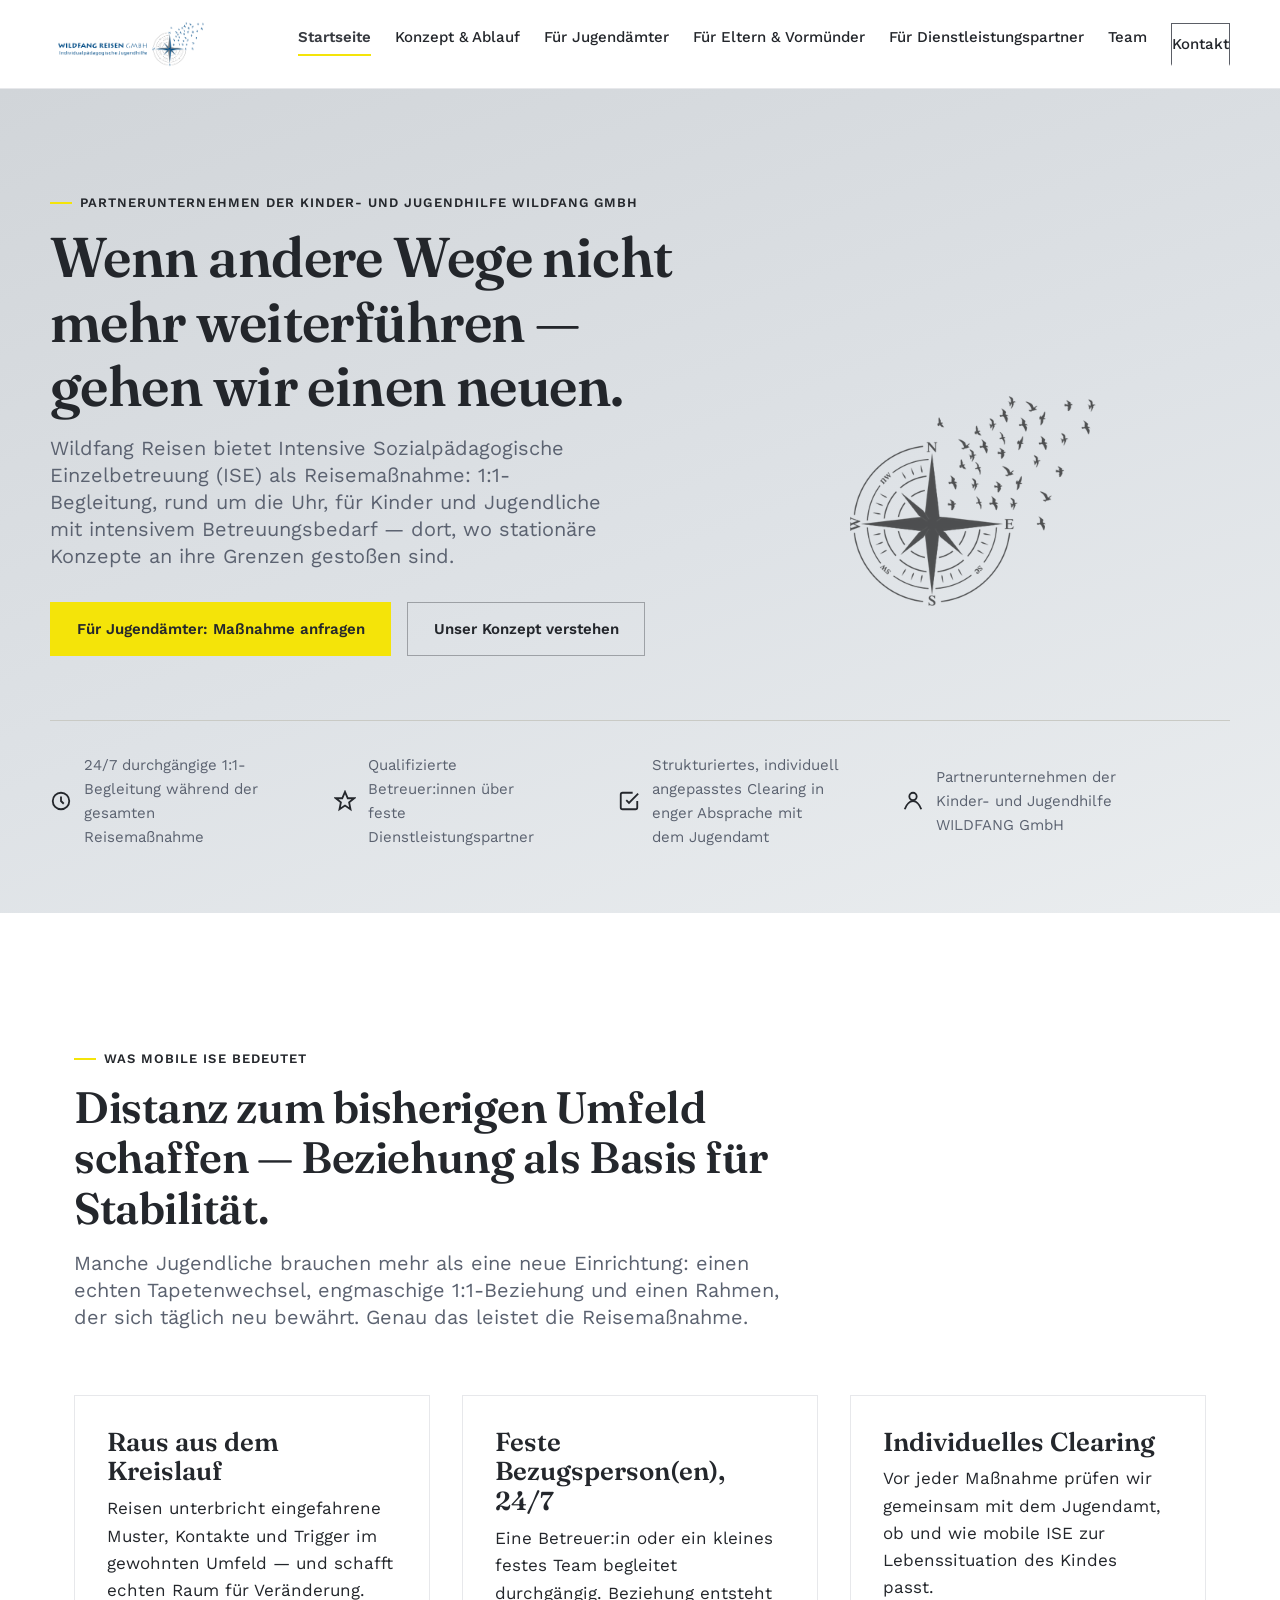
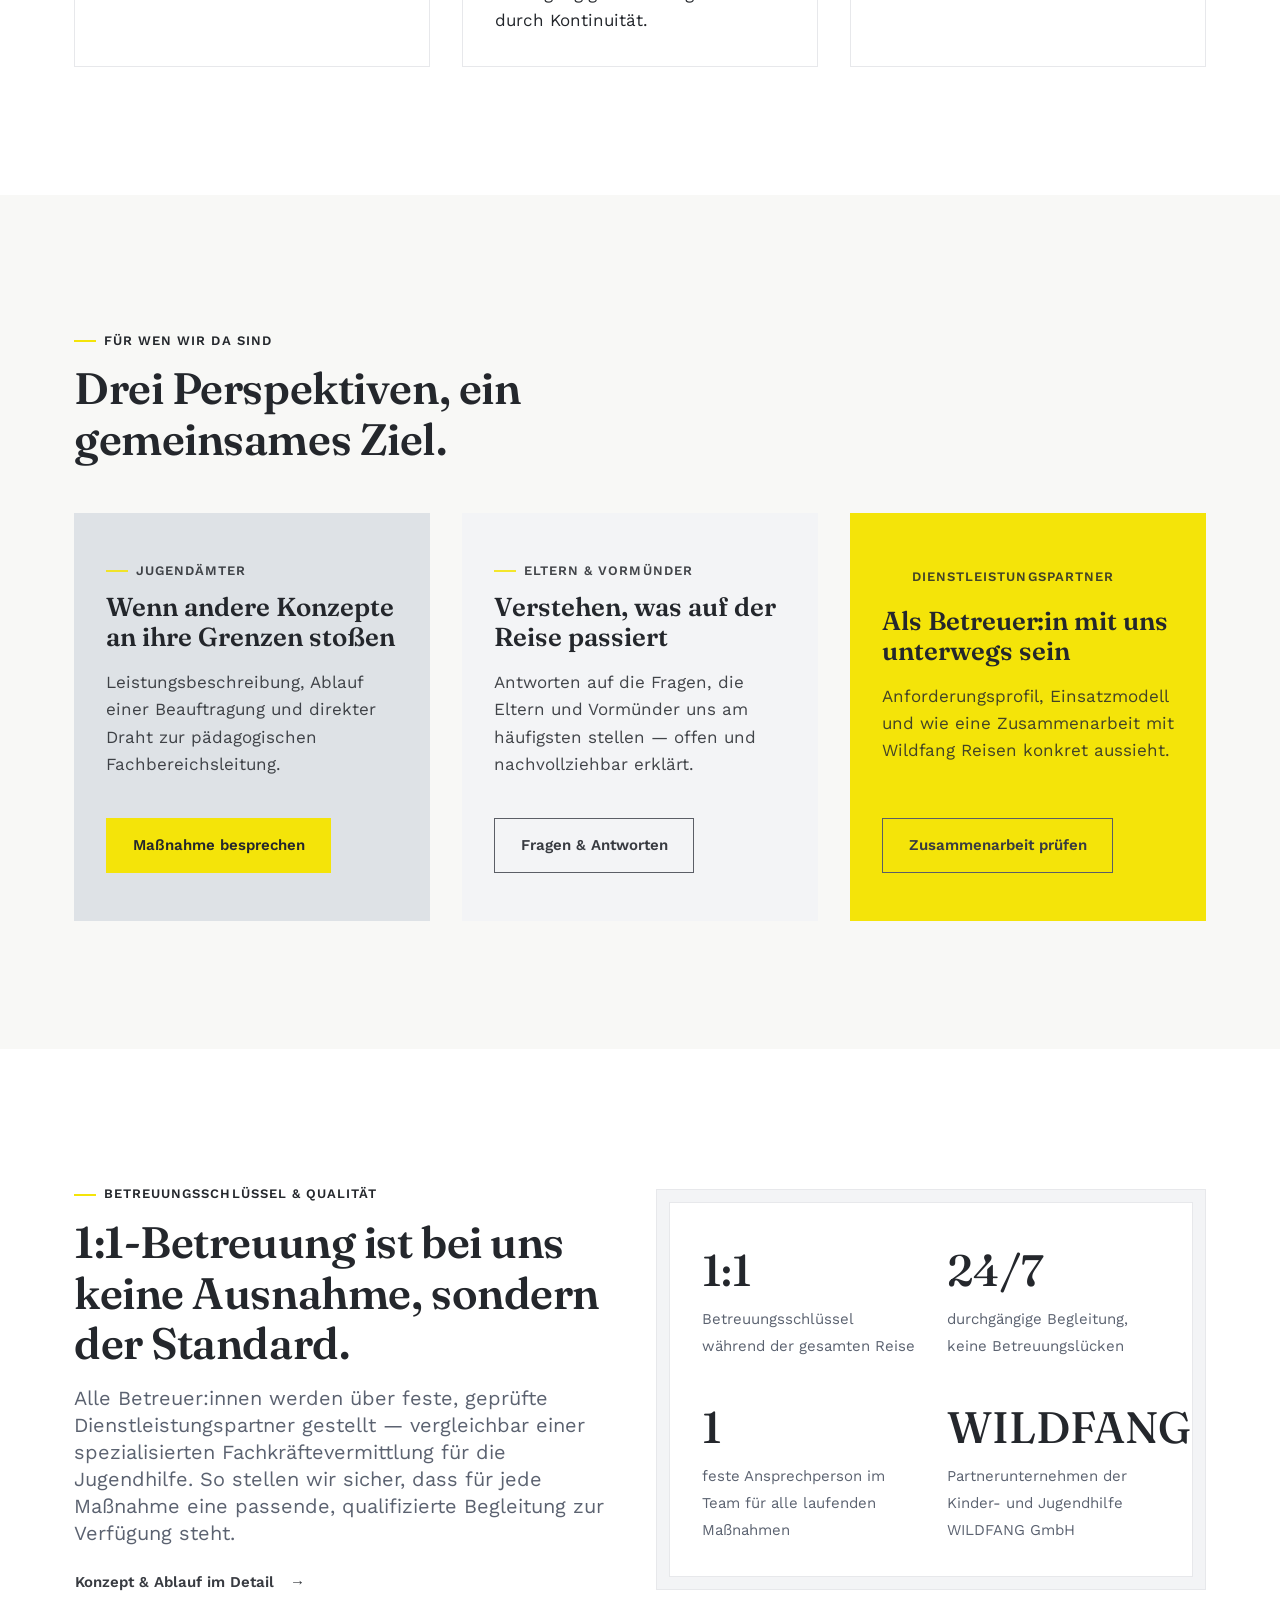
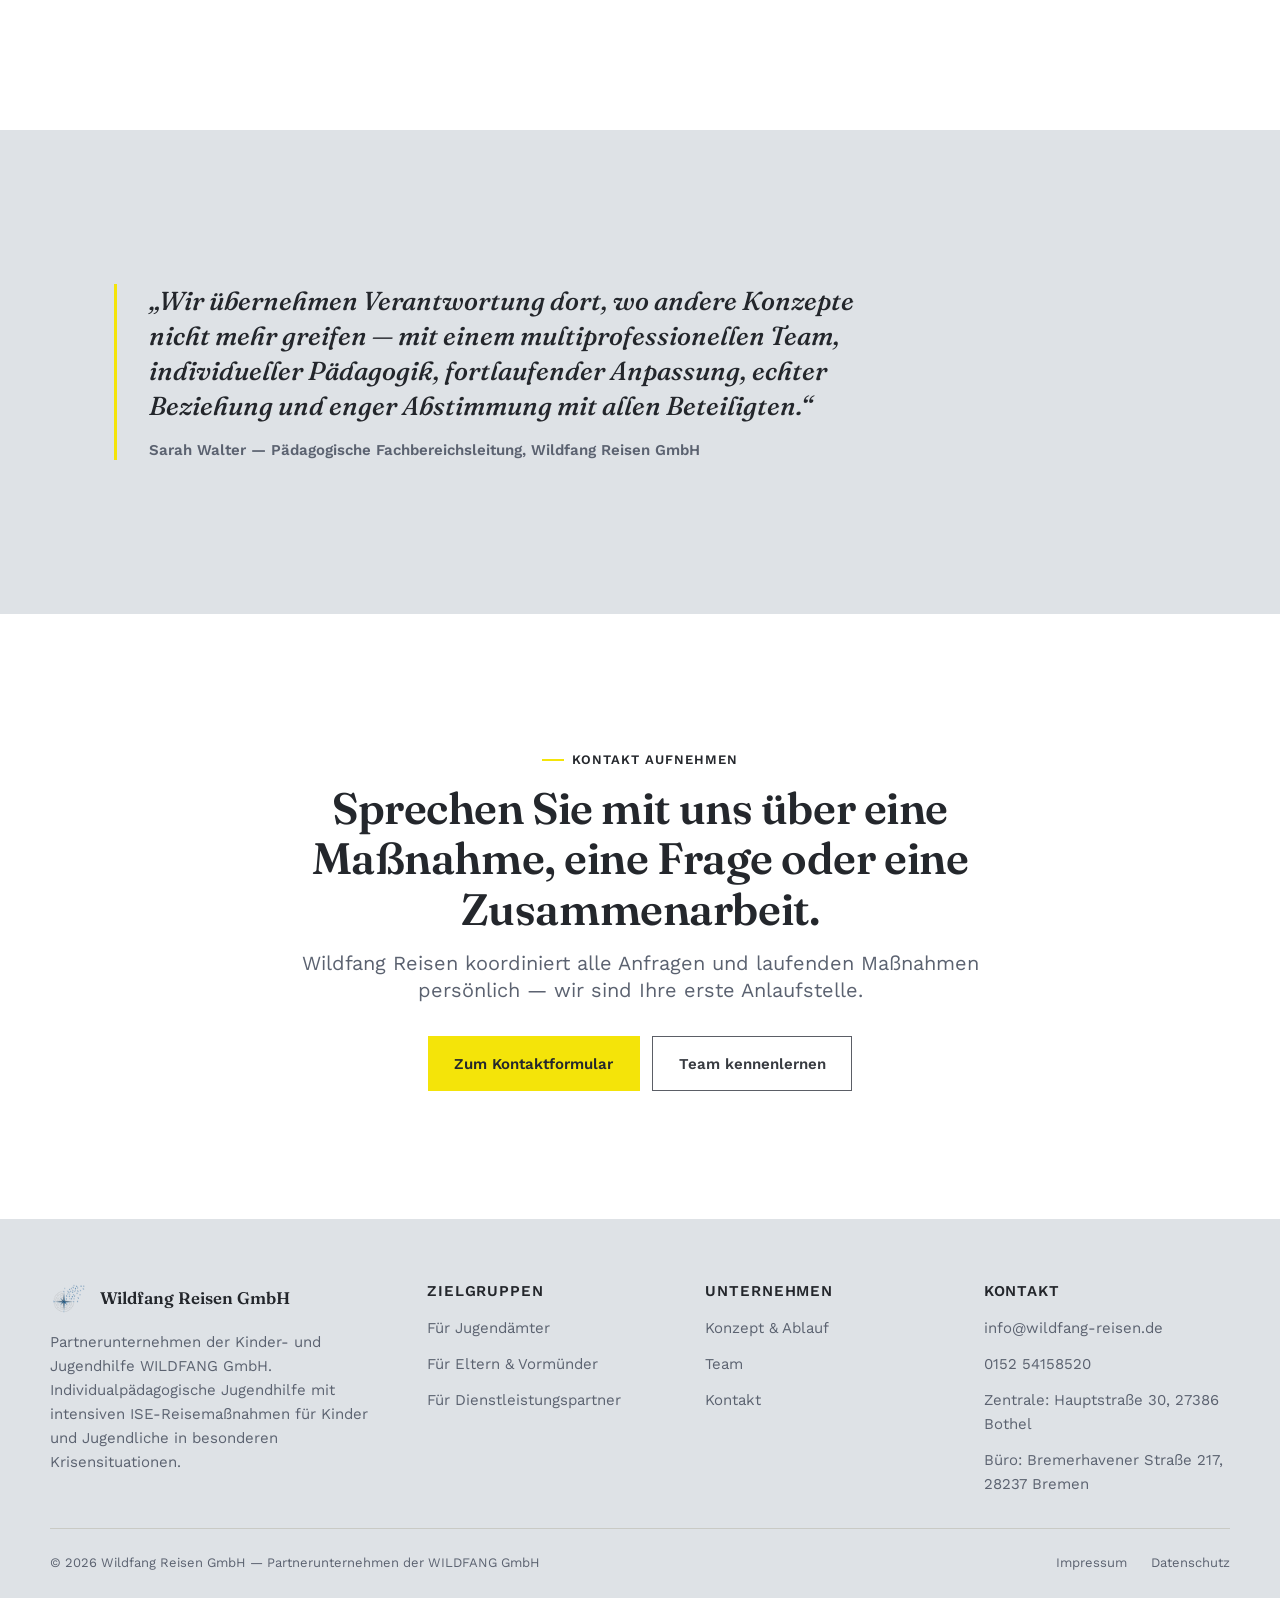
==== commit 9a3281a5: "Rechtlich korrekte Formulierung: Partnerunternehmen statt Tochterunternehmen "Tochterunternehmen" im" ====
--- a/index.html
+++ b/index.html
@@ -26,11 +26,7 @@
   "name": "Wildfang Reisen GmbH",
   "url": "https://wildfangreisen-jugendhilfe.de/",
   "logo": "https://wildfangreisen-jugendhilfe.de/assets/logo-horizontal.png",
-  "description": "Wildfang Reisen GmbH ist ein Tochterunternehmen der Kinder- und Jugendhilfe WILDFANG GmbH und bietet Intensive Sozialpädagogische Einzelbetreuung (ISE) als Reisemaßnahme für Kinder und Jugendliche mit intensivem Betreuungsbedarf.",
-  "parentOrganization": {
-    "@type": "Organization",
-    "name": "Kinder- und Jugendhilfe WILDFANG GmbH"
-  },
+  "description": "Wildfang Reisen GmbH ist ein Partnerunternehmen der Kinder- und Jugendhilfe WILDFANG GmbH und bietet Intensive Sozialpädagogische Einzelbetreuung (ISE) als Reisemaßnahme für Kinder und Jugendliche mit intensivem Betreuungsbedarf.",
   "address": [
     {
       "@type": "PostalAddress",
@@ -82,7 +78,7 @@
   <section class="hero">
     <div class="container hero__inner">
       <div class="hero__content">
-        <p class="eyebrow" style="color:var(--color-brand-strong)">Tochterunternehmen der Kinder- und Jugendhilfe WILDFANG GmbH</p>
+        <p class="eyebrow" style="color:var(--color-brand-strong)">Partnerunternehmen der Kinder- und Jugendhilfe WILDFANG GmbH</p>
         <h1>Wenn andere Wege nicht mehr weiterführen — gehen wir einen neuen.</h1>
         <p class="lede">Wildfang Reisen bietet Intensive Sozialpädagogische Einzelbetreuung (ISE) als Reisemaßnahme: 1:1-Begleitung, rund um die Uhr, für Kinder und Jugendliche mit intensivem Betreuungsbedarf — dort, wo stationäre Konzepte an ihre Grenzen gestoßen sind.</p>
         <div class="hero__actions">
@@ -106,7 +102,7 @@
         </div>
         <div class="trust-strip__item">
           <svg class="trust-strip__icon" width="22" height="22" viewBox="0 0 24 24" fill="none" stroke="currentColor" stroke-width="2"><path d="M3 21c2-6 6-9 9-9s7 3 9 9"/><circle cx="12" cy="7" r="4"/></svg>
-          <span>Tochterunternehmen der Kinder- und Jugendhilfe WILDFANG GmbH</span>
+          <span>Partnerunternehmen der Kinder- und Jugendhilfe WILDFANG GmbH</span>
         </div>
       </div>
     </div>
@@ -187,7 +183,7 @@
           </div>
           <div class="stat">
             <span class="stat__value">WILDFANG</span>
-            <span class="stat__label">Tochterunternehmen der Kinder- und Jugendhilfe WILDFANG GmbH</span>
+            <span class="stat__label">Partnerunternehmen der Kinder- und Jugendhilfe WILDFANG GmbH</span>
           </div>
         </div>
       </div>
@@ -224,7 +220,7 @@
         <img src="assets/logo-icon.png" alt="">
         <span>Wildfang Reisen GmbH</span>
       </div>
-      <p style="max-width: 320px; font-size: var(--fs-sm);">Tochterunternehmen der Kinder- und Jugendhilfe WILDFANG GmbH. Individualpädagogische Jugendhilfe mit intensiven ISE-Reisemaßnahmen für Kinder und Jugendliche in besonderen Krisensituationen.</p>
+      <p style="max-width: 320px; font-size: var(--fs-sm);">Partnerunternehmen der Kinder- und Jugendhilfe WILDFANG GmbH. Individualpädagogische Jugendhilfe mit intensiven ISE-Reisemaßnahmen für Kinder und Jugendliche in besonderen Krisensituationen.</p>
     </div>
     <div class="footer-col">
       <h4>Zielgruppen</h4>
@@ -253,7 +249,7 @@
     </div>
   </div>
   <div class="container footer-bottom">
-    <span>© 2026 Wildfang Reisen GmbH — Tochterunternehmen der WILDFANG GmbH</span>
+    <span>© 2026 Wildfang Reisen GmbH — Partnerunternehmen der WILDFANG GmbH</span>
     <ul>
       <li><a href="impressum.html">Impressum</a></li>
       <li><a href="datenschutz.html">Datenschutz</a></li>
--- a/css/styles.css
+++ b/css/styles.css
@@ -202,6 +202,8 @@
 @media (prefers-reduced-motion: reduce) {
   html { scroll-behavior: auto; }
   * { animation-duration: 0.01ms !important; transition-duration: 0.01ms !important; }
+  .hero__bg-img { animation: none !important; opacity: 0; }
+  .hero__bg-img:first-child { opacity: 1 !important; transform: scale(1) !important; }
 }
 
 /* --- Scroll reveal (progressive enhancement: only active once JS adds .js-reveal) ------ */
